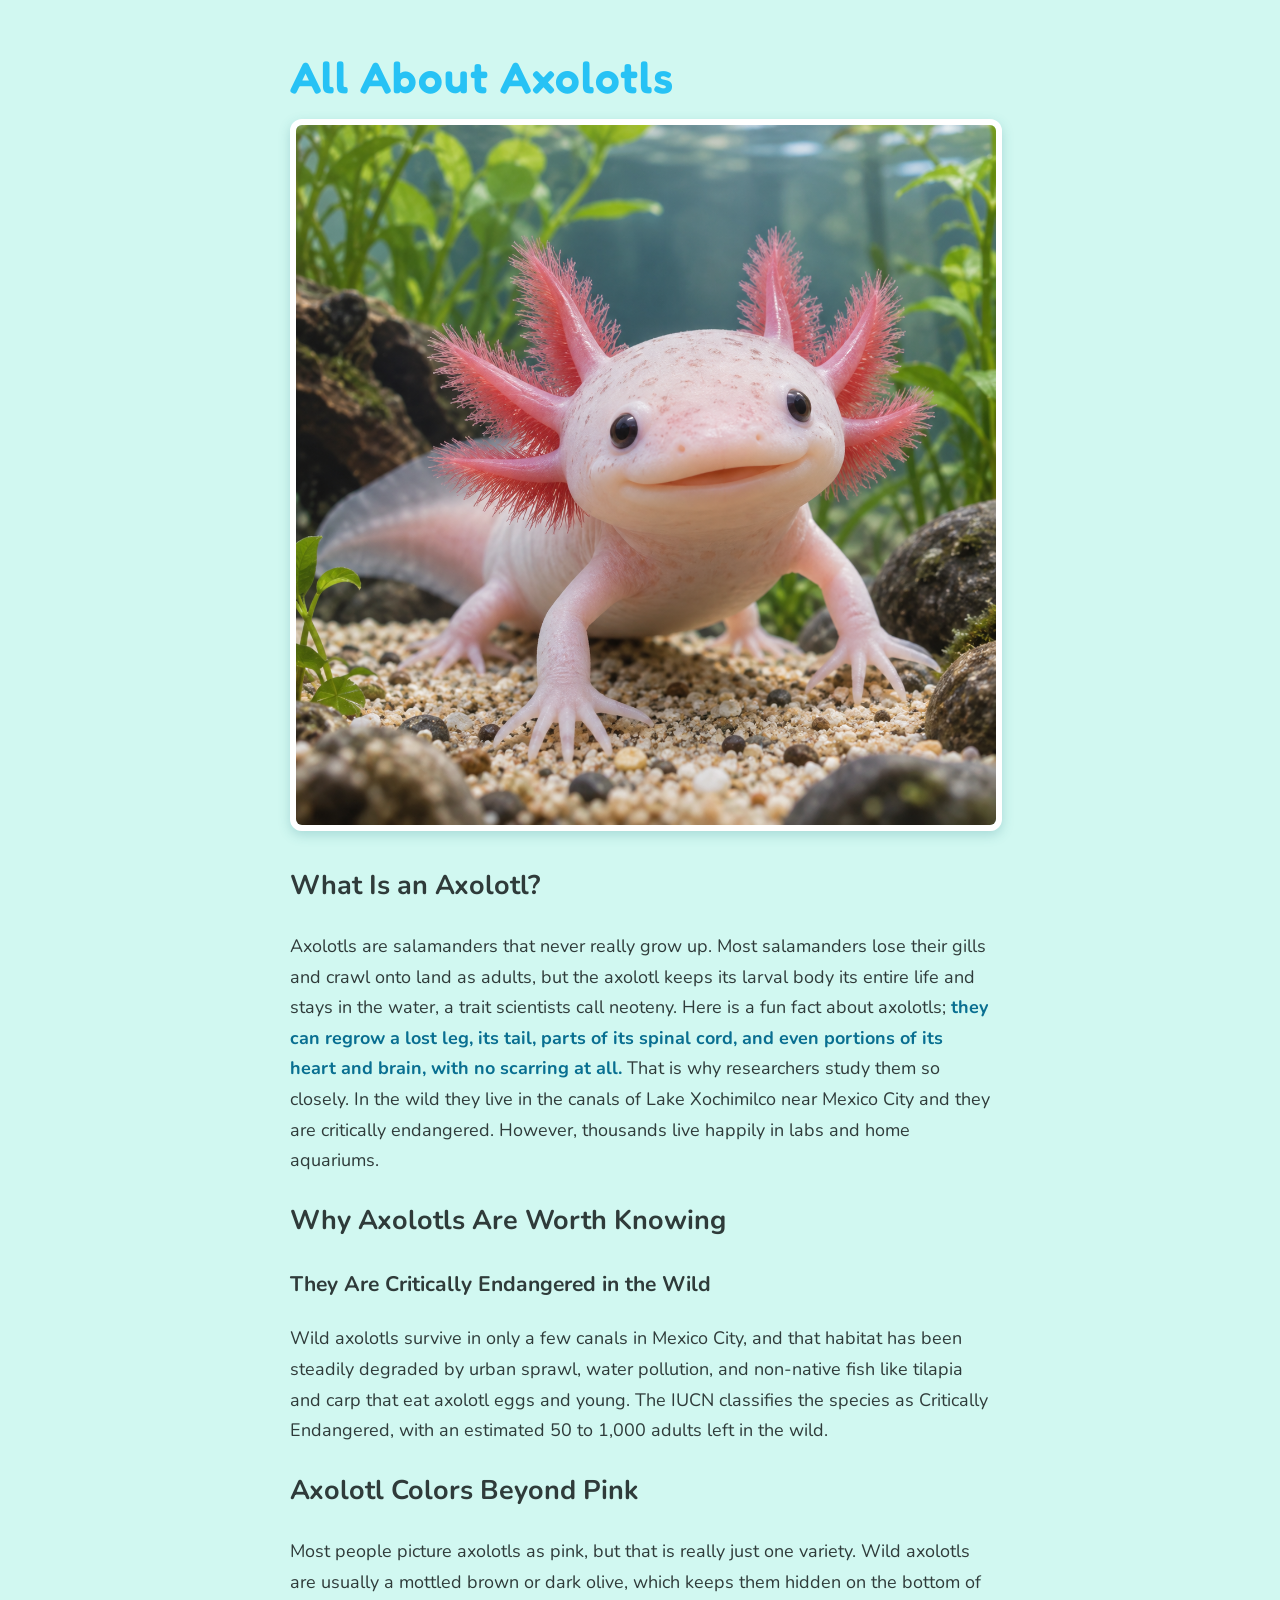
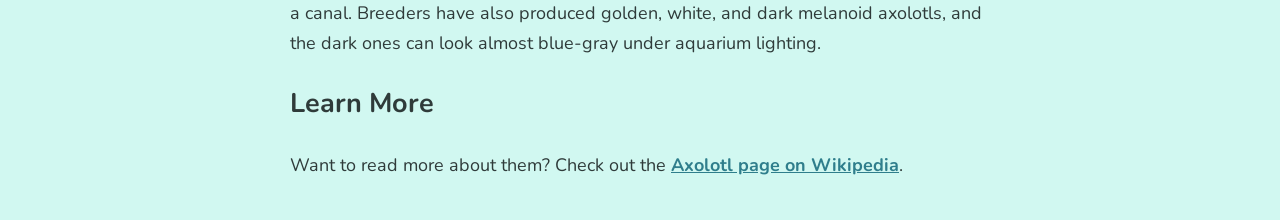
==== index.html @ 6ef5b00d "Add files via upload" ====
<!DOCTYPE html>
<html lang="en">
<head>
  <meta charset="UTF-8">
  <meta name="viewport" content="width=device-width, initial-scale=1.0">

  <!-- SEO #1: keyword-focused title tag -->
  <title>All About Axolotls: Facts, Colors, and Why They Are Endangered</title>
  <meta name="description" content="A beginner's guide to axolotls: what they are, how they regenerate limbs, the color morphs beyond pink, and why they are critically endangered in the wild.">

  <!-- Two Google Fonts: Fredoka for headings, Nunito for body text -->
  <link rel="preconnect" href="https://fonts.googleapis.com">
  <link rel="preconnect" href="https://fonts.gstatic.com" crossorigin>
  <link href="https://fonts.googleapis.com/css2?family=Fredoka:wght@500;600&family=Nunito:ital,wght@0,400;0,700;1,400&display=swap" rel="stylesheet">

  <!-- External stylesheet -->
  <link rel="stylesheet" href="style.css">
</head>

<body>

  <h1>All About Axolotls</h1>

  <img src="axolotl.png" alt="A pale pink axolotl with bright red, feathery gills standing on sandy gravel in an aquarium, facing the camera with a wide smile, surrounded by green plants and mossy rocks">

  <h2>What Is an Axolotl?</h2>
  <p>
    Axolotls are salamanders that never really grow up. Most salamanders lose their gills and crawl
    onto land as adults, but the axolotl keeps its larval body its entire life and stays in the
    water, a trait scientists call neoteny. Here is a fun fact about axolotls; <strong>they can
    regrow a lost leg, its tail, parts of its spinal cord, and even portions of its heart and brain,
    with no scarring at all.</strong> That is why researchers study them so closely. In the wild they live in 
    the canals of Lake Xochimilco near Mexico City and they are critically endangered. 
    However, thousands live happily in labs and home aquariums.
  </p>

  <h2>Why Axolotls Are Worth Knowing</h2>

  <h3>They Are Critically Endangered in the Wild</h3>
  <p>
  Wild axolotls survive in only a few canals in Mexico City, and that habitat has been steadily 
  degraded by urban sprawl, water pollution, and non-native fish like tilapia and carp that eat axolotl 
  eggs and young. The IUCN classifies the species as Critically Endangered, with an estimated 50 to 1,000
  adults left in the wild.
  </p>

  <h2>Axolotl Colors Beyond Pink</h2>
  <p>
    Most people picture axolotls as pink, but that is really just one variety. Wild axolotls are
    usually a mottled brown or dark olive, which keeps them hidden on the bottom of a canal.
    Breeders have also produced golden, white, and dark melanoid axolotls, and the dark ones can
    look almost blue-gray under aquarium lighting. 
  </p>

  <h2>Learn More</h2>
  <p>
    Want to read more about them? Check out the
    <a href="https://en.wikipedia.org/wiki/Axolotl">Axolotl page on Wikipedia</a>.
  </p>

</body>
</html>
---- style.css ----
body {
  background-color: #d1f8f1;
  color: #2f3b3a;
  font-family: "Nunito", Verdana, sans-serif;
  font-size: 18px;
  line-height: 1.7;
  max-width: 700px;
  margin: 40px auto;
  padding: 0 20px;
}

h1 {
  font-family: "Fredoka", "Trebuchet MS", sans-serif;
  font-weight: 600;
  font-size: 44px;
  color: #27C2F5;
  letter-spacing: 1px;
  margin-bottom: 4px;
}

/* Italic subtitle under the main heading */
.tagline {
  font-style: italic;
  color: #2f7e8c;
  margin-top: 0;
}

/* Bold text for the fun fact */
strong {
  font-weight: 700;
  color: #096F91;
}

img {
  max-width: 100%;
  border: 6px solid #ffffff;
  border-radius: 12px;
  box-shadow: 0 4px 12px rgba(47, 126, 140, 0.25);
}

a {
  color: #2f7e8c;
  font-weight: 700;
}

a:hover {
  color: #0d2bc2;
}
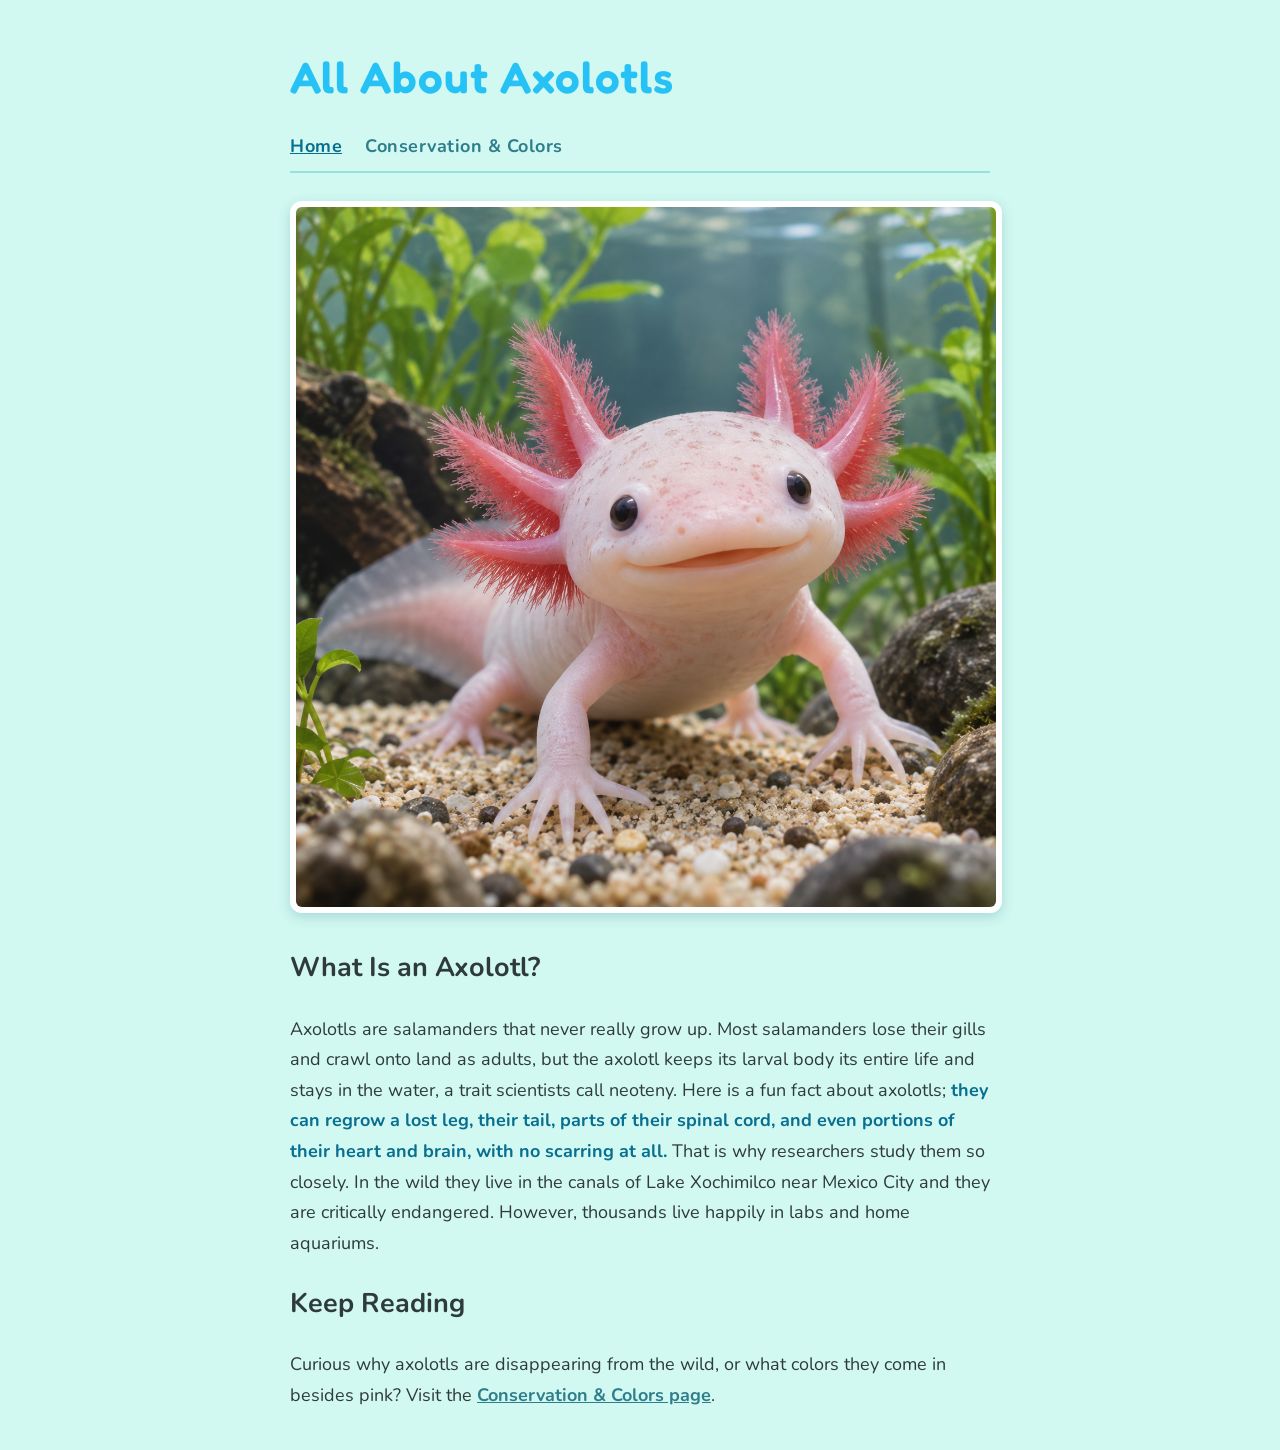
==== commit f51e378e: "Add files via upload" ====
--- a/index.html
+++ b/index.html
@@ -21,6 +21,12 @@
 
   <h1>All About Axolotls</h1>
 
+  <!-- Navigation between the two pages -->
+  <nav>
+    <a href="index.html" class="current">Home</a>
+    <a href="axolotl-facts.html">Conservation &amp; Colors</a>
+  </nav>
+
   <img src="axolotl.png" alt="A pale pink axolotl with bright red, feathery gills standing on sandy gravel in an aquarium, facing the camera with a wide smile, surrounded by green plants and mossy rocks">
 
   <h2>What Is an Axolotl?</h2>
@@ -28,34 +34,16 @@
     Axolotls are salamanders that never really grow up. Most salamanders lose their gills and crawl
     onto land as adults, but the axolotl keeps its larval body its entire life and stays in the
     water, a trait scientists call neoteny. Here is a fun fact about axolotls; <strong>they can
-    regrow a lost leg, its tail, parts of its spinal cord, and even portions of its heart and brain,
-    with no scarring at all.</strong> That is why researchers study them so closely. In the wild they live in 
-    the canals of Lake Xochimilco near Mexico City and they are critically endangered. 
-    However, thousands live happily in labs and home aquariums.
+    regrow a lost leg, their tail, parts of their spinal cord, and even portions of their heart and
+    brain, with no scarring at all.</strong> That is why researchers study them so closely. In the
+    wild they live in the canals of Lake Xochimilco near Mexico City and they are critically
+    endangered. However, thousands live happily in labs and home aquariums.
   </p>
 
-  <h2>Why Axolotls Are Worth Knowing</h2>
-
-  <h3>They Are Critically Endangered in the Wild</h3>
+  <h2>Keep Reading</h2>
   <p>
-  Wild axolotls survive in only a few canals in Mexico City, and that habitat has been steadily 
-  degraded by urban sprawl, water pollution, and non-native fish like tilapia and carp that eat axolotl 
-  eggs and young. The IUCN classifies the species as Critically Endangered, with an estimated 50 to 1,000
-  adults left in the wild.
-  </p>
-
-  <h2>Axolotl Colors Beyond Pink</h2>
-  <p>
-    Most people picture axolotls as pink, but that is really just one variety. Wild axolotls are
-    usually a mottled brown or dark olive, which keeps them hidden on the bottom of a canal.
-    Breeders have also produced golden, white, and dark melanoid axolotls, and the dark ones can
-    look almost blue-gray under aquarium lighting. 
-  </p>
-
-  <h2>Learn More</h2>
-  <p>
-    Want to read more about them? Check out the
-    <a href="https://en.wikipedia.org/wiki/Axolotl">Axolotl page on Wikipedia</a>.
+    Curious why axolotls are disappearing from the wild, or what colors they come in besides pink?
+    Visit the <a href="axolotl-facts.html">Conservation &amp; Colors page</a>.
   </p>
 
 </body>
--- a/style.css
+++ b/style.css
@@ -48,3 +48,26 @@
 a:hover {
   color: #0d2bc2;
 }
+
+/* Navigation bar linking the two pages */
+nav {
+  margin: 16px 0 28px 0;
+  padding-bottom: 10px;
+  border-bottom: 2px solid #96e2d8;
+}
+
+nav a {
+  margin-right: 18px;
+  text-decoration: none;
+  letter-spacing: 0.5px;
+}
+
+nav a:hover {
+  text-decoration: underline;
+}
+
+/* Marks which page you are currently on */
+nav a.current {
+  color: #096F91;
+  text-decoration: underline;
+}
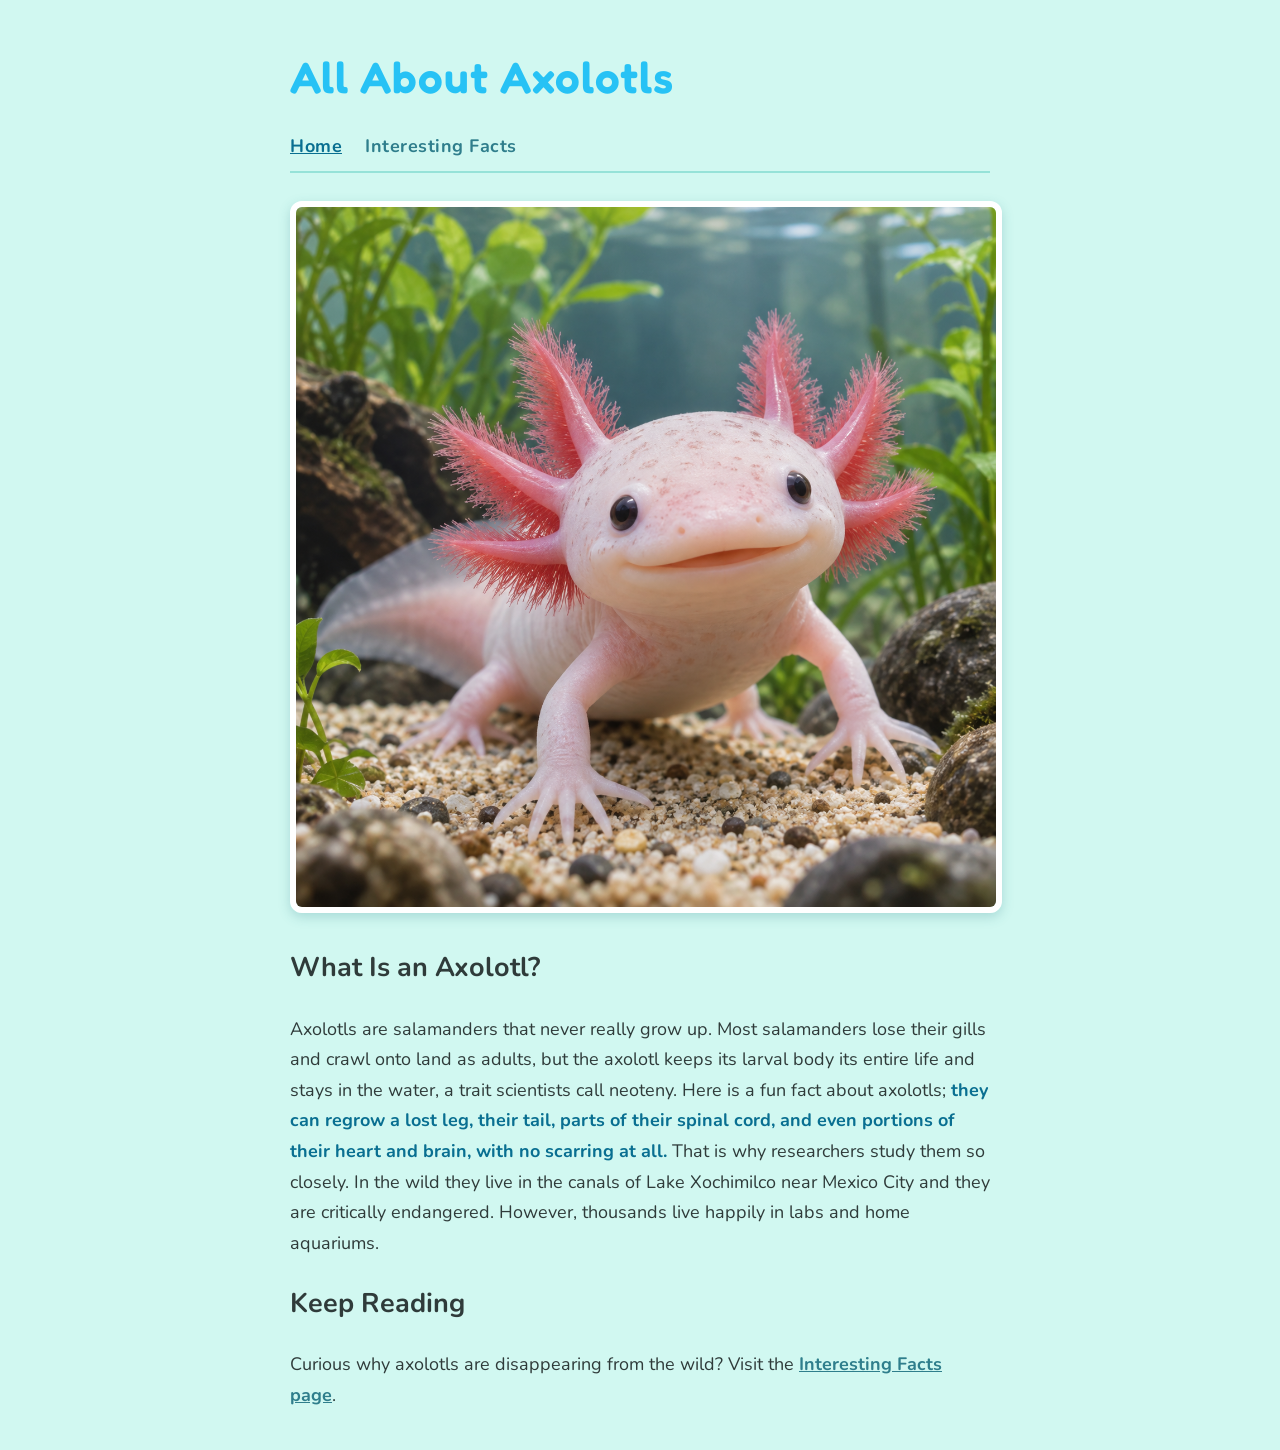
==== commit fec42890: "Add files via upload" ====
--- a/index.html
+++ b/index.html
@@ -24,7 +24,7 @@
   <!-- Navigation between the two pages -->
   <nav>
     <a href="index.html" class="current">Home</a>
-    <a href="axolotl-facts.html">Conservation &amp; Colors</a>
+    <a href="axolotl-facts.html">Interesting Facts</a>
   </nav>
 
   <img src="axolotl.png" alt="A pale pink axolotl with bright red, feathery gills standing on sandy gravel in an aquarium, facing the camera with a wide smile, surrounded by green plants and mossy rocks">
@@ -42,8 +42,8 @@
 
   <h2>Keep Reading</h2>
   <p>
-    Curious why axolotls are disappearing from the wild, or what colors they come in besides pink?
-    Visit the <a href="axolotl-facts.html">Conservation &amp; Colors page</a>.
+    Curious why axolotls are disappearing from the wild?
+    Visit the <a href="axolotl-facts.html">Interesting Facts page</a>.
   </p>
 
 </body>
